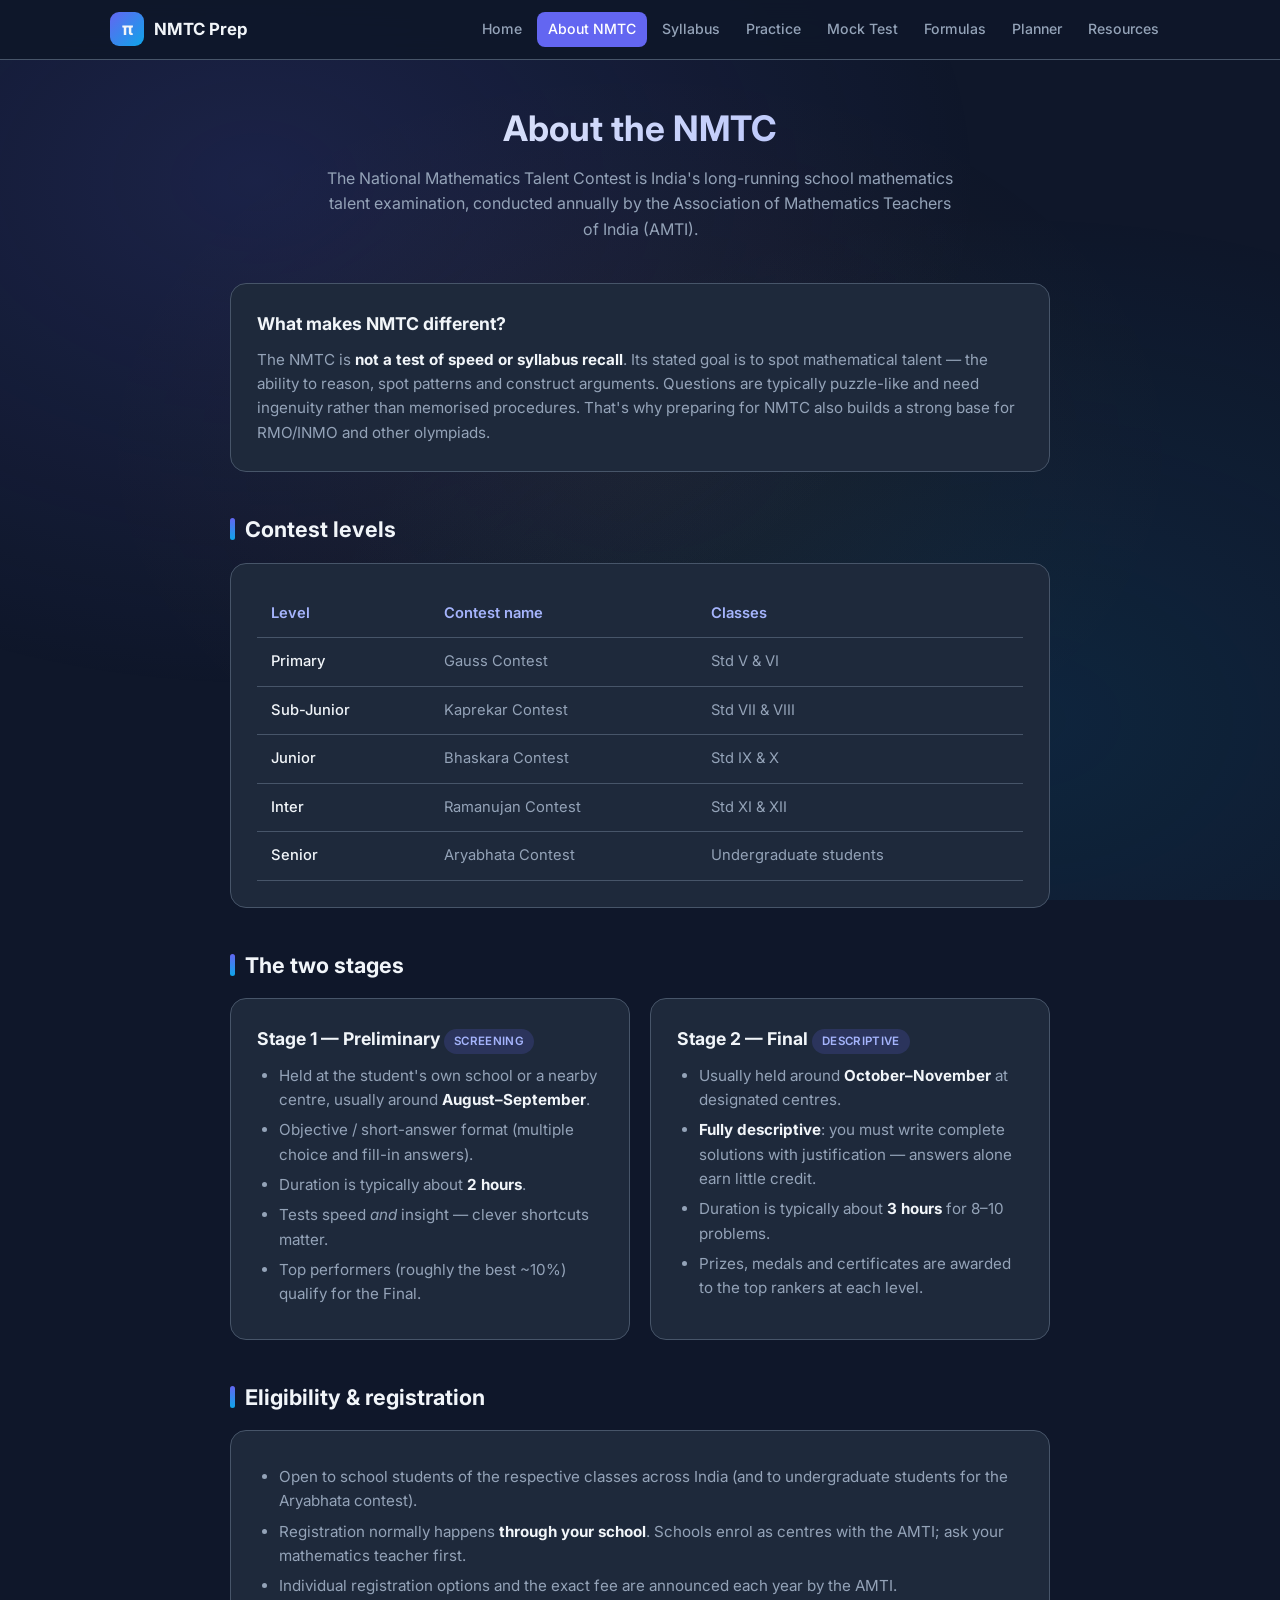
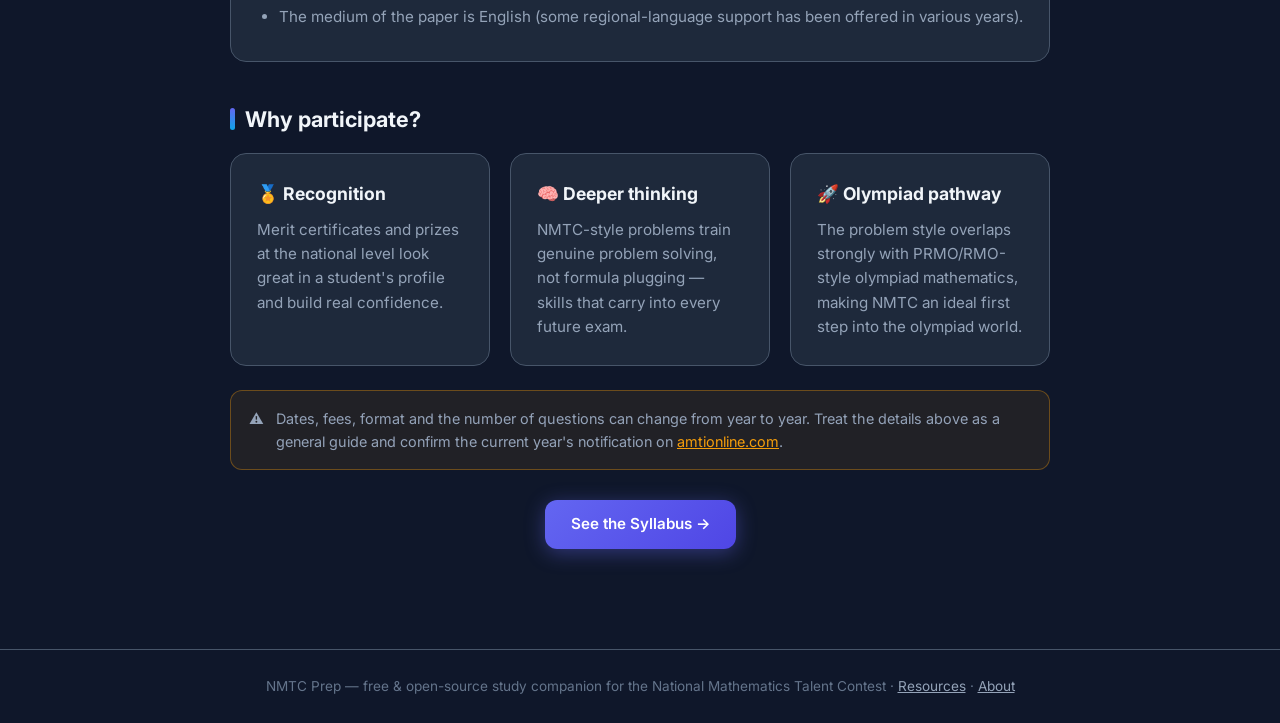
==== about.html @ 0a6079ca "Replace QP Generator with NMTC exam prep website Remove the original AI Question Paper Generator and" ====
<!DOCTYPE html>
<html lang="en">

<head>
    <meta charset="UTF-8">
    <meta name="viewport" content="width=device-width, initial-scale=1.0">
    <title>About NMTC — Levels, Stages &amp; Exam Pattern | NMTC Prep</title>
    <meta name="description"
        content="What the NMTC (National Mathematics Talent Contest) is: contest levels, the two exam stages, eligibility and the style of questions asked.">
    <link href="https://fonts.googleapis.com/css2?family=Inter:wght@300;400;500;600;700&display=swap" rel="stylesheet">
    <link rel="stylesheet" href="css/style.css">
    <link rel="icon" href="data:image/svg+xml,<svg xmlns=%27http://www.w3.org/2000/svg%27 viewBox=%270 0 100 100%27><text y=%27.9em%27 font-size=%2790%27 fill=%27%23a5b4fc%27>π</text></svg>">
</head>

<body>
    <div class="bg-gradient"></div>

    <nav class="navbar">
        <div class="nav-inner">
            <a class="nav-brand" href="index.html"><span class="brand-badge">π</span> NMTC Prep</a>
            <div class="nav-links">
                <a href="index.html">Home</a>
                <a href="about.html" class="active">About NMTC</a>
                <a href="syllabus.html">Syllabus</a>
                <a href="practice.html">Practice</a>
                <a href="mock-test.html">Mock Test</a>
                <a href="formulas.html">Formulas</a>
                <a href="planner.html">Planner</a>
                <a href="resources.html">Resources</a>
            </div>
        </div>
    </nav>

    <div class="container narrow">
        <div class="page-header">
            <h1>About the NMTC</h1>
            <p>The National Mathematics Talent Contest is India's long-running school mathematics talent
                examination, conducted annually by the Association of Mathematics Teachers of India (AMTI).</p>
        </div>

        <div class="card">
            <h3>What makes NMTC different?</h3>
            <p>The NMTC is <strong>not a test of speed or syllabus recall</strong>. Its stated goal is to spot
                mathematical talent — the ability to reason, spot patterns and construct arguments. Questions are
                typically puzzle-like and need ingenuity rather than memorised procedures. That's why preparing
                for NMTC also builds a strong base for RMO/INMO and other olympiads.</p>
        </div>

        <h2 class="section-title">Contest levels</h2>
        <div class="card table-wrap">
            <table class="info-table">
                <thead>
                    <tr>
                        <th>Level</th>
                        <th>Contest name</th>
                        <th>Classes</th>
                    </tr>
                </thead>
                <tbody>
                    <tr>
                        <td>Primary</td>
                        <td>Gauss Contest</td>
                        <td>Std V &amp; VI</td>
                    </tr>
                    <tr>
                        <td>Sub-Junior</td>
                        <td>Kaprekar Contest</td>
                        <td>Std VII &amp; VIII</td>
                    </tr>
                    <tr>
                        <td>Junior</td>
                        <td>Bhaskara Contest</td>
                        <td>Std IX &amp; X</td>
                    </tr>
                    <tr>
                        <td>Inter</td>
                        <td>Ramanujan Contest</td>
                        <td>Std XI &amp; XII</td>
                    </tr>
                    <tr>
                        <td>Senior</td>
                        <td>Aryabhata Contest</td>
                        <td>Undergraduate students</td>
                    </tr>
                </tbody>
            </table>
        </div>

        <h2 class="section-title">The two stages</h2>
        <div class="grid">
            <div class="card">
                <h3>Stage 1 — Preliminary <span class="badge">Screening</span></h3>
                <ul>
                    <li>Held at the student's own school or a nearby centre, usually around
                        <strong>August–September</strong>.</li>
                    <li>Objective / short-answer format (multiple choice and fill-in answers).</li>
                    <li>Duration is typically about <strong>2 hours</strong>.</li>
                    <li>Tests speed <em>and</em> insight — clever shortcuts matter.</li>
                    <li>Top performers (roughly the best ~10%) qualify for the Final.</li>
                </ul>
            </div>
            <div class="card">
                <h3>Stage 2 — Final <span class="badge">Descriptive</span></h3>
                <ul>
                    <li>Usually held around <strong>October–November</strong> at designated centres.</li>
                    <li><strong>Fully descriptive</strong>: you must write complete solutions with justification —
                        answers alone earn little credit.</li>
                    <li>Duration is typically about <strong>3 hours</strong> for 8–10 problems.</li>
                    <li>Prizes, medals and certificates are awarded to the top rankers at each level.</li>
                </ul>
            </div>
        </div>

        <h2 class="section-title">Eligibility &amp; registration</h2>
        <div class="card">
            <ul>
                <li>Open to school students of the respective classes across India (and to undergraduate students
                    for the Aryabhata contest).</li>
                <li>Registration normally happens <strong>through your school</strong>. Schools enrol as centres
                    with the AMTI; ask your mathematics teacher first.</li>
                <li>Individual registration options and the exact fee are announced each year by the AMTI.</li>
                <li>The medium of the paper is English (some regional-language support has been offered in
                    various years).</li>
            </ul>
        </div>

        <h2 class="section-title">Why participate?</h2>
        <div class="grid">
            <div class="card">
                <h3>🏅 Recognition</h3>
                <p>Merit certificates and prizes at the national level look great in a student's profile and
                    build real confidence.</p>
            </div>
            <div class="card">
                <h3>🧠 Deeper thinking</h3>
                <p>NMTC-style problems train genuine problem solving, not formula plugging — skills that carry
                    into every future exam.</p>
            </div>
            <div class="card">
                <h3>🚀 Olympiad pathway</h3>
                <p>The problem style overlaps strongly with PRMO/RMO-style olympiad mathematics, making NMTC an
                    ideal first step into the olympiad world.</p>
            </div>
        </div>

        <div class="callout">
            <span class="icon">⚠️</span>
            <span>Dates, fees, format and the number of questions can change from year to year. Treat the
                details above as a general guide and confirm the current year's notification on
                <a href="https://www.amtionline.com" target="_blank" rel="noopener">amtionline.com</a>.</span>
        </div>

        <div style="text-align:center; margin-top: 30px;">
            <a class="btn btn-primary" href="syllabus.html">See the Syllabus →</a>
        </div>
    </div>

    <footer class="site-footer">
        NMTC Prep — free &amp; open-source study companion for the National Mathematics Talent Contest ·
        <a href="resources.html">Resources</a> · <a href="about.html">About</a>
    </footer>
</body>

</html>
---- css/style.css ----
/* ============ NMTC Prep — shared styles ============ */
:root {
    --primary: #6366f1;
    --primary-dark: #4f46e5;
    --primary-light: #a5b4fc;
    --secondary: #0ea5e9;
    --accent: #f59e0b;
    --success: #10b981;
    --error: #ef4444;
    --bg-dark: #0f172a;
    --bg-card: #1e293b;
    --bg-input: #334155;
    --text-primary: #f1f5f9;
    --text-secondary: #94a3b8;
    --text-muted: #64748b;
    --border: #475569;
    --glow: rgba(99, 102, 241, 0.4);
}

* { margin: 0; padding: 0; box-sizing: border-box; }

body {
    font-family: 'Inter', -apple-system, sans-serif;
    background: var(--bg-dark);
    min-height: 100vh;
    color: var(--text-primary);
    line-height: 1.6;
}

.bg-gradient {
    position: fixed;
    inset: 0;
    background:
        radial-gradient(ellipse at 20% 20%, rgba(99, 102, 241, 0.15) 0%, transparent 50%),
        radial-gradient(ellipse at 80% 80%, rgba(14, 165, 233, 0.1) 0%, transparent 50%),
        radial-gradient(ellipse at 50% 50%, rgba(245, 158, 11, 0.05) 0%, transparent 60%);
    z-index: -1;
}

/* ---------- Navigation ---------- */
.navbar {
    position: sticky;
    top: 0;
    z-index: 100;
    background: rgba(15, 23, 42, 0.92);
    backdrop-filter: blur(12px);
    border-bottom: 1px solid var(--border);
}

.nav-inner {
    max-width: 1100px;
    margin: 0 auto;
    padding: 12px 20px;
    display: flex;
    align-items: center;
    gap: 16px;
    flex-wrap: wrap;
}

.nav-brand {
    display: flex;
    align-items: center;
    gap: 10px;
    text-decoration: none;
    color: var(--text-primary);
    font-weight: 700;
    font-size: 1.05rem;
    margin-right: auto;
}

.nav-brand .brand-badge {
    display: inline-flex;
    align-items: center;
    justify-content: center;
    width: 34px;
    height: 34px;
    border-radius: 9px;
    background: linear-gradient(135deg, var(--primary) 0%, var(--secondary) 100%);
    font-size: 1.1rem;
}

.nav-links {
    display: flex;
    gap: 4px;
    flex-wrap: wrap;
}

.nav-links a {
    color: var(--text-secondary);
    text-decoration: none;
    font-size: 0.88rem;
    font-weight: 500;
    padding: 6px 11px;
    border-radius: 8px;
    transition: all 0.2s;
}

.nav-links a:hover { color: var(--text-primary); background: var(--bg-input); }
.nav-links a.active { color: #fff; background: var(--primary); }

/* ---------- Layout ---------- */
.container {
    max-width: 1100px;
    margin: 0 auto;
    padding: 40px 20px 60px;
}

.container.narrow { max-width: 860px; }

.page-header { text-align: center; margin-bottom: 40px; }

.page-header h1 {
    font-size: 2.2rem;
    font-weight: 700;
    background: linear-gradient(135deg, var(--text-primary) 0%, var(--primary-light) 100%);
    -webkit-background-clip: text;
    background-clip: text;
    -webkit-text-fill-color: transparent;
    margin-bottom: 10px;
}

.page-header p { color: var(--text-secondary); max-width: 640px; margin: 0 auto; }

h2.section-title {
    font-size: 1.35rem;
    margin: 40px 0 16px;
    display: flex;
    align-items: center;
    gap: 10px;
}

h2.section-title::before {
    content: '';
    width: 5px;
    height: 22px;
    border-radius: 3px;
    background: linear-gradient(180deg, var(--primary), var(--secondary));
}

/* ---------- Cards ---------- */
.card {
    background: var(--bg-card);
    border: 1px solid var(--border);
    border-radius: 16px;
    padding: 26px;
    margin-bottom: 20px;
}

.card h3 { margin-bottom: 10px; font-size: 1.1rem; }
.card p, .card li { color: var(--text-secondary); font-size: 0.95rem; }
.card ul, .card ol { padding-left: 22px; margin-top: 8px; }
.card li { margin-bottom: 6px; }
.card strong, .card b { color: var(--text-primary); }
.card a { color: var(--primary-light); }

.grid {
    display: grid;
    grid-template-columns: repeat(auto-fit, minmax(250px, 1fr));
    gap: 20px;
}

.grid .card { margin-bottom: 0; }

.tool-card {
    display: block;
    text-decoration: none;
    color: inherit;
    transition: transform 0.2s, border-color 0.2s, box-shadow 0.2s;
}

.tool-card:hover {
    transform: translateY(-4px);
    border-color: var(--primary);
    box-shadow: 0 12px 40px rgba(99, 102, 241, 0.25);
}

.tool-card .tool-icon { font-size: 2rem; margin-bottom: 12px; display: block; }

/* ---------- Hero ---------- */
.hero { text-align: center; padding: 50px 0 30px; }

.hero .logo {
    display: inline-flex;
    align-items: center;
    justify-content: center;
    width: 80px;
    height: 80px;
    background: linear-gradient(135deg, var(--primary) 0%, var(--secondary) 100%);
    border-radius: 20px;
    margin-bottom: 20px;
    box-shadow: 0 10px 40px var(--glow);
    font-size: 2.2rem;
}

.hero h1 {
    font-size: 2.6rem;
    font-weight: 700;
    margin-bottom: 12px;
    background: linear-gradient(135deg, var(--text-primary) 0%, var(--primary-light) 100%);
    -webkit-background-clip: text;
    background-clip: text;
    -webkit-text-fill-color: transparent;
}

.hero p.tagline { color: var(--text-secondary); font-size: 1.1rem; max-width: 620px; margin: 0 auto 26px; }

/* ---------- Buttons ---------- */
.btn {
    display: inline-block;
    padding: 12px 26px;
    border-radius: 12px;
    border: none;
    font-family: inherit;
    font-size: 0.95rem;
    font-weight: 600;
    cursor: pointer;
    text-decoration: none;
    transition: all 0.2s;
}

.btn-primary {
    background: linear-gradient(135deg, var(--primary) 0%, var(--primary-dark) 100%);
    color: #fff;
    box-shadow: 0 4px 20px var(--glow);
}

.btn-primary:hover { transform: translateY(-2px); box-shadow: 0 8px 30px var(--glow); }

.btn-outline {
    background: transparent;
    color: var(--text-primary);
    border: 1px solid var(--border);
}

.btn-outline:hover { border-color: var(--primary); color: var(--primary-light); }

.btn-sm { padding: 8px 16px; font-size: 0.85rem; border-radius: 9px; }

.btn:disabled { opacity: 0.5; cursor: not-allowed; transform: none; }

/* ---------- Pills / chips ---------- */
.pill-row { display: flex; gap: 10px; flex-wrap: wrap; margin-bottom: 24px; }

.pill {
    padding: 8px 18px;
    border-radius: 999px;
    border: 1px solid var(--border);
    background: var(--bg-card);
    color: var(--text-secondary);
    font-family: inherit;
    font-size: 0.88rem;
    font-weight: 500;
    cursor: pointer;
    transition: all 0.2s;
}

.pill:hover { border-color: var(--primary); color: var(--text-primary); }
.pill.active { background: var(--primary); border-color: var(--primary); color: #fff; }

.badge {
    display: inline-block;
    padding: 3px 10px;
    border-radius: 999px;
    font-size: 0.72rem;
    font-weight: 600;
    letter-spacing: 0.03em;
    text-transform: uppercase;
    background: rgba(99, 102, 241, 0.18);
    color: var(--primary-light);
}

.badge.topic { background: rgba(14, 165, 233, 0.15); color: #7dd3fc; }

/* ---------- Tables ---------- */
.table-wrap { overflow-x: auto; }

table.info-table { width: 100%; border-collapse: collapse; font-size: 0.92rem; }

table.info-table th, table.info-table td {
    text-align: left;
    padding: 12px 14px;
    border-bottom: 1px solid var(--border);
}

table.info-table th { color: var(--primary-light); font-weight: 600; white-space: nowrap; }
table.info-table td { color: var(--text-secondary); }
table.info-table td:first-child { color: var(--text-primary); font-weight: 500; }

/* ---------- Quiz ---------- */
.question-card { position: relative; }

.question-card .q-meta { display: flex; gap: 8px; align-items: center; margin-bottom: 12px; flex-wrap: wrap; }

.question-card .q-number { color: var(--text-muted); font-size: 0.82rem; font-weight: 600; }

.question-card .q-text { font-size: 1.02rem; color: var(--text-primary); margin-bottom: 16px; }

.options { display: grid; gap: 10px; }

.option {
    text-align: left;
    padding: 12px 16px;
    border-radius: 10px;
    border: 1px solid var(--border);
    background: var(--bg-input);
    color: var(--text-primary);
    font-family: inherit;
    font-size: 0.95rem;
    cursor: pointer;
    transition: all 0.15s;
}

.option:hover:not(:disabled) { border-color: var(--primary); }
.option.selected { border-color: var(--primary); background: rgba(99, 102, 241, 0.18); }
.option.correct { border-color: var(--success); background: rgba(16, 185, 129, 0.15); }
.option.wrong { border-color: var(--error); background: rgba(239, 68, 68, 0.15); }
.option:disabled { cursor: default; }

.solution-box {
    margin-top: 14px;
    padding: 14px 16px;
    border-radius: 10px;
    border-left: 3px solid var(--success);
    background: rgba(16, 185, 129, 0.08);
    color: var(--text-secondary);
    font-size: 0.9rem;
}

.solution-box b { color: var(--success); }

/* ---------- Timer / score ---------- */
.sticky-bar {
    position: sticky;
    top: 62px;
    z-index: 50;
    display: flex;
    align-items: center;
    justify-content: space-between;
    gap: 14px;
    flex-wrap: wrap;
    background: var(--bg-card);
    border: 1px solid var(--border);
    border-radius: 14px;
    padding: 14px 20px;
    margin-bottom: 24px;
}

.timer { font-size: 1.4rem; font-weight: 700; font-variant-numeric: tabular-nums; color: var(--primary-light); }
.timer.warning { color: var(--error); animation: pulse 1s infinite; }

@keyframes pulse { 50% { opacity: 0.55; } }

.score-big { font-size: 3rem; font-weight: 700; color: var(--primary-light); }

/* ---------- Progress ---------- */
.progress-track {
    height: 10px;
    border-radius: 999px;
    background: var(--bg-input);
    overflow: hidden;
}

.progress-fill {
    height: 100%;
    border-radius: 999px;
    background: linear-gradient(90deg, var(--primary), var(--secondary));
    transition: width 0.4s ease;
}

/* ---------- Planner ---------- */
.task-row {
    display: flex;
    align-items: flex-start;
    gap: 12px;
    padding: 10px 0;
    border-bottom: 1px solid rgba(71, 85, 105, 0.4);
}

.task-row:last-child { border-bottom: none; }

.task-row input[type="checkbox"] {
    width: 18px;
    height: 18px;
    margin-top: 3px;
    accent-color: var(--primary);
    cursor: pointer;
    flex-shrink: 0;
}

.task-row label { color: var(--text-secondary); font-size: 0.93rem; cursor: pointer; }
.task-row input:checked + label { color: var(--text-muted); text-decoration: line-through; }

/* ---------- Formula sheets ---------- */
.formula-list { list-style: none; padding: 0 !important; }

.formula-list li {
    padding: 10px 14px;
    margin-bottom: 8px;
    border-radius: 10px;
    background: var(--bg-input);
    font-size: 0.93rem;
    color: var(--text-primary) !important;
}

.formula-list li .f-label { color: var(--text-secondary); display: block; font-size: 0.8rem; margin-bottom: 2px; }

.formula { font-family: 'Cambria Math', Cambria, Georgia, serif; font-size: 1.02rem; }

/* ---------- Callout ---------- */
.callout {
    display: flex;
    gap: 12px;
    padding: 16px 18px;
    border-radius: 12px;
    border: 1px solid rgba(245, 158, 11, 0.35);
    background: rgba(245, 158, 11, 0.08);
    color: var(--text-secondary);
    font-size: 0.9rem;
    margin: 24px 0;
}

.callout .icon { flex-shrink: 0; }
.callout a { color: var(--accent); }

/* ---------- Footer ---------- */
.site-footer {
    border-top: 1px solid var(--border);
    margin-top: 40px;
    padding: 26px 20px;
    text-align: center;
    color: var(--text-muted);
    font-size: 0.85rem;
}

.site-footer a { color: var(--text-secondary); }

/* ---------- Stats strip ---------- */
.stats-strip {
    display: grid;
    grid-template-columns: repeat(auto-fit, minmax(150px, 1fr));
    gap: 16px;
    margin: 30px 0;
}

.stat {
    background: var(--bg-card);
    border: 1px solid var(--border);
    border-radius: 14px;
    padding: 18px;
    text-align: center;
}

.stat .num { font-size: 1.7rem; font-weight: 700; color: var(--primary-light); }
.stat .lbl { font-size: 0.82rem; color: var(--text-muted); }

@media (max-width: 640px) {
    .hero h1 { font-size: 2rem; }
    .page-header h1 { font-size: 1.7rem; }
    .sticky-bar { top: 110px; }
}
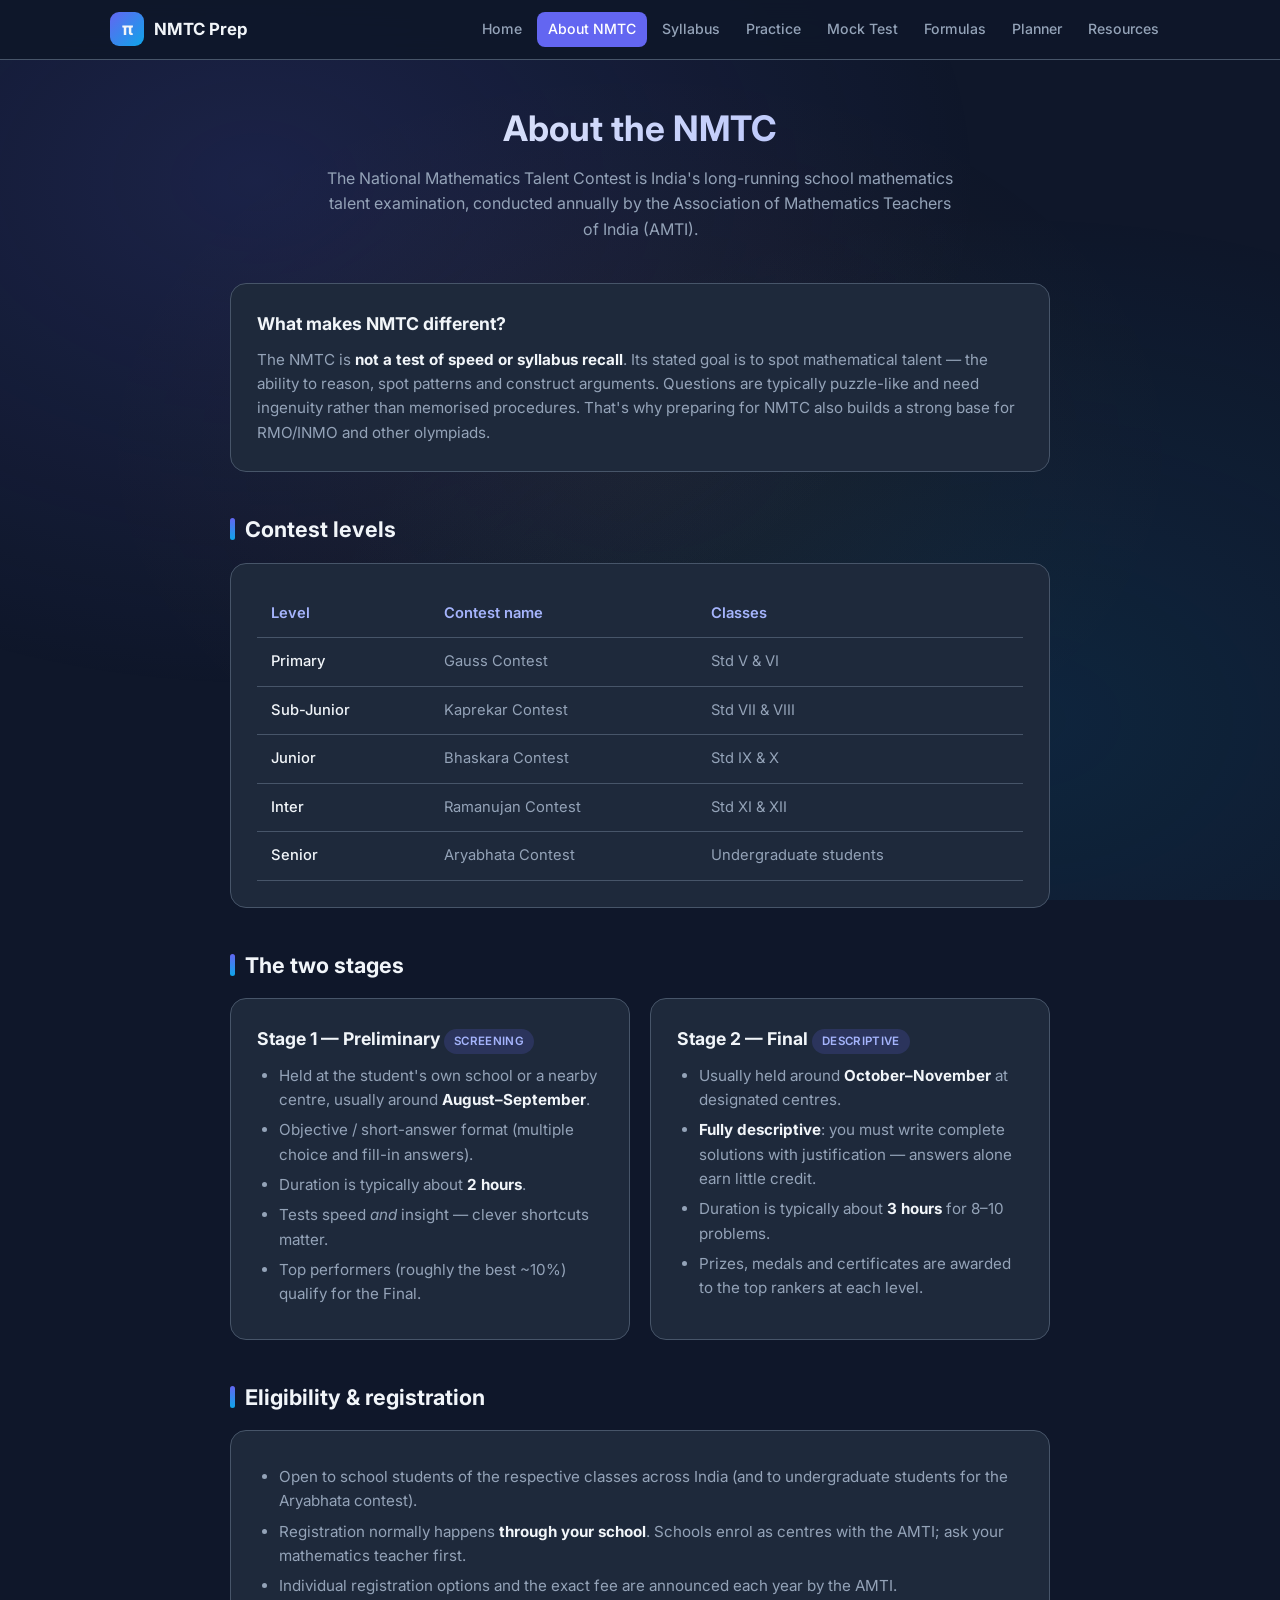
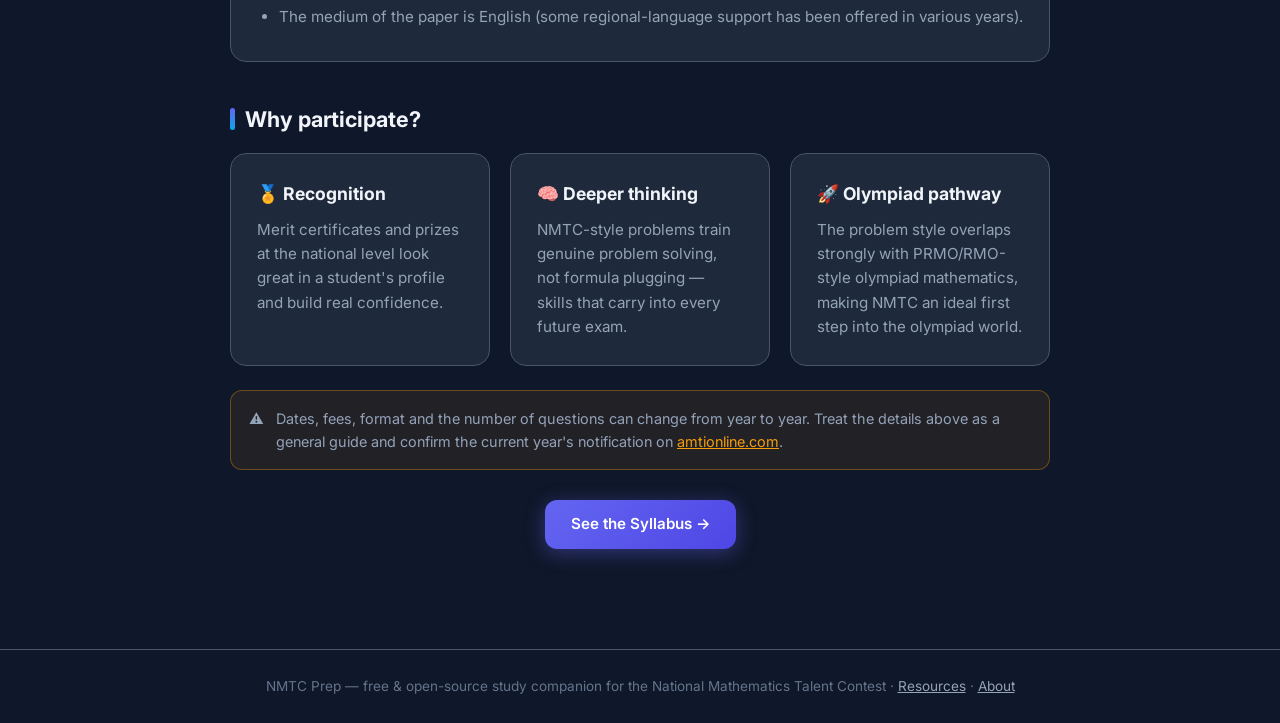
==== commit 57f4f80c: "Expand question bank to 100 and add engagement layer Question bank (js/questions.js): - Grow from 48" ====
--- a/about.html
+++ b/about.html
@@ -159,6 +159,7 @@
         NMTC Prep — free &amp; open-source study companion for the National Mathematics Talent Contest ·
         <a href="resources.html">Resources</a> · <a href="about.html">About</a>
     </footer>
+    <script src="js/ui.js"></script>
 </body>
 
 </html>
--- a/css/style.css
+++ b/css/style.css
@@ -458,3 +458,228 @@
     .page-header h1 { font-size: 1.7rem; }
     .sticky-bar { top: 110px; }
 }
+
+/* ============ Engagement layer ============ */
+
+/* ---------- Entrance animation ---------- */
+@keyframes fadeUp {
+    from { opacity: 0; transform: translateY(18px); }
+    to { opacity: 1; transform: translateY(0); }
+}
+
+.reveal { opacity: 0; }
+.reveal.in { animation: fadeUp 0.55s ease forwards; }
+
+@media (prefers-reduced-motion: reduce) {
+    .reveal { opacity: 1; }
+    .reveal.in { animation: none; }
+    * { animation-duration: 0.01ms !important; transition-duration: 0.01ms !important; }
+}
+
+/* ---------- Difficulty badges ---------- */
+.badge.easy { background: rgba(16, 185, 129, 0.16); color: #6ee7b7; }
+.badge.medium { background: rgba(245, 158, 11, 0.16); color: #fcd34d; }
+.badge.hard { background: rgba(239, 68, 68, 0.16); color: #fca5a5; }
+
+/* ---------- Buttons & options: press feedback ---------- */
+.btn:active, .option:active:not(:disabled), .pill:active { transform: scale(0.97); }
+
+.option { position: relative; }
+
+@keyframes popCorrect {
+    0% { transform: scale(1); }
+    45% { transform: scale(1.03); }
+    100% { transform: scale(1); }
+}
+
+@keyframes shakeWrong {
+    0%, 100% { transform: translateX(0); }
+    25% { transform: translateX(-5px); }
+    75% { transform: translateX(5px); }
+}
+
+.option.correct { animation: popCorrect 0.35s ease; }
+.option.wrong { animation: shakeWrong 0.3s ease; }
+
+/* ---------- Sparkle burst on correct answers ---------- */
+.sparkle {
+    position: absolute;
+    font-size: 1rem;
+    pointer-events: none;
+    animation: sparkleFly 0.8s ease-out forwards;
+    z-index: 5;
+}
+
+@keyframes sparkleFly {
+    from { opacity: 1; transform: translate(0, 0) scale(0.6); }
+    to { opacity: 0; transform: translate(var(--dx, 0), var(--dy, -60px)) scale(1.25); }
+}
+
+/* ---------- Streak chip ---------- */
+.streak-chip {
+    display: inline-flex;
+    align-items: center;
+    gap: 6px;
+    padding: 6px 14px;
+    border-radius: 999px;
+    background: rgba(245, 158, 11, 0.14);
+    border: 1px solid rgba(245, 158, 11, 0.35);
+    color: #fcd34d;
+    font-weight: 600;
+    font-size: 0.88rem;
+}
+
+@keyframes streakPulse {
+    0% { transform: scale(1); }
+    40% { transform: scale(1.25); }
+    100% { transform: scale(1); }
+}
+
+.streak-chip.bump { animation: streakPulse 0.4s ease; }
+
+/* ---------- Filter toolbar ---------- */
+.filter-bar {
+    display: flex;
+    gap: 10px;
+    flex-wrap: wrap;
+    align-items: center;
+    margin-bottom: 20px;
+}
+
+.filter-bar .spacer { flex: 1; }
+
+select.select {
+    padding: 8px 14px;
+    border-radius: 999px;
+    border: 1px solid var(--border);
+    background: var(--bg-card);
+    color: var(--text-secondary);
+    font-family: inherit;
+    font-size: 0.88rem;
+    cursor: pointer;
+}
+
+select.select:focus { outline: none; border-color: var(--primary); }
+
+/* ---------- Question palette (mock test navigator) ---------- */
+.palette {
+    display: flex;
+    gap: 6px;
+    flex-wrap: wrap;
+}
+
+.palette button {
+    width: 34px;
+    height: 34px;
+    border-radius: 9px;
+    border: 1px solid var(--border);
+    background: var(--bg-input);
+    color: var(--text-secondary);
+    font-family: inherit;
+    font-size: 0.8rem;
+    font-weight: 600;
+    cursor: pointer;
+    transition: all 0.15s;
+}
+
+.palette button:hover { border-color: var(--primary); color: var(--text-primary); }
+
+.palette button.answered {
+    background: var(--primary);
+    border-color: var(--primary);
+    color: #fff;
+}
+
+/* ---------- Score ring ---------- */
+.ring-wrap {
+    position: relative;
+    width: 150px;
+    height: 150px;
+    margin: 14px auto;
+}
+
+.ring-wrap svg { transform: rotate(-90deg); }
+
+.ring-track { fill: none; stroke: var(--bg-input); stroke-width: 11; }
+
+.ring-value {
+    fill: none;
+    stroke: var(--primary);
+    stroke-width: 11;
+    stroke-linecap: round;
+    transition: stroke-dashoffset 1s ease;
+}
+
+.ring-center {
+    position: absolute;
+    inset: 0;
+    display: flex;
+    flex-direction: column;
+    align-items: center;
+    justify-content: center;
+}
+
+.ring-center .big { font-size: 1.9rem; font-weight: 700; color: var(--text-primary); line-height: 1.1; }
+.ring-center .small { font-size: 0.78rem; color: var(--text-muted); }
+
+/* ---------- Daily challenge ---------- */
+.daily-card {
+    border: 1px solid rgba(245, 158, 11, 0.4);
+    background:
+        linear-gradient(135deg, rgba(245, 158, 11, 0.07) 0%, rgba(99, 102, 241, 0.06) 100%),
+        var(--bg-card);
+}
+
+.daily-card .daily-head {
+    display: flex;
+    align-items: center;
+    gap: 10px;
+    flex-wrap: wrap;
+    margin-bottom: 12px;
+}
+
+.daily-card .daily-head h3 { margin: 0; }
+
+/* ---------- Floating hero symbols ---------- */
+.hero { position: relative; }
+
+.float-sym {
+    position: absolute;
+    font-size: 1.6rem;
+    color: var(--primary-light);
+    opacity: 0.22;
+    pointer-events: none;
+    user-select: none;
+    animation: symFloat 7s ease-in-out infinite;
+    font-family: 'Cambria Math', Cambria, Georgia, serif;
+}
+
+@keyframes symFloat {
+    0%, 100% { transform: translateY(0) rotate(-6deg); }
+    50% { transform: translateY(-16px) rotate(6deg); }
+}
+
+@media (max-width: 640px) {
+    .float-sym { display: none; }
+}
+
+/* ---------- Practice progress line ---------- */
+.practice-progress {
+    display: flex;
+    align-items: center;
+    gap: 12px;
+    flex: 1;
+    min-width: 200px;
+}
+
+.practice-progress .progress-track { flex: 1; }
+.practice-progress .count { font-size: 0.85rem; color: var(--text-secondary); white-space: nowrap; }
+
+/* ---------- Empty state ---------- */
+.empty-state {
+    text-align: center;
+    padding: 40px 20px;
+    color: var(--text-muted);
+}
+
+.empty-state .glyph { font-size: 2.4rem; display: block; margin-bottom: 10px; }
